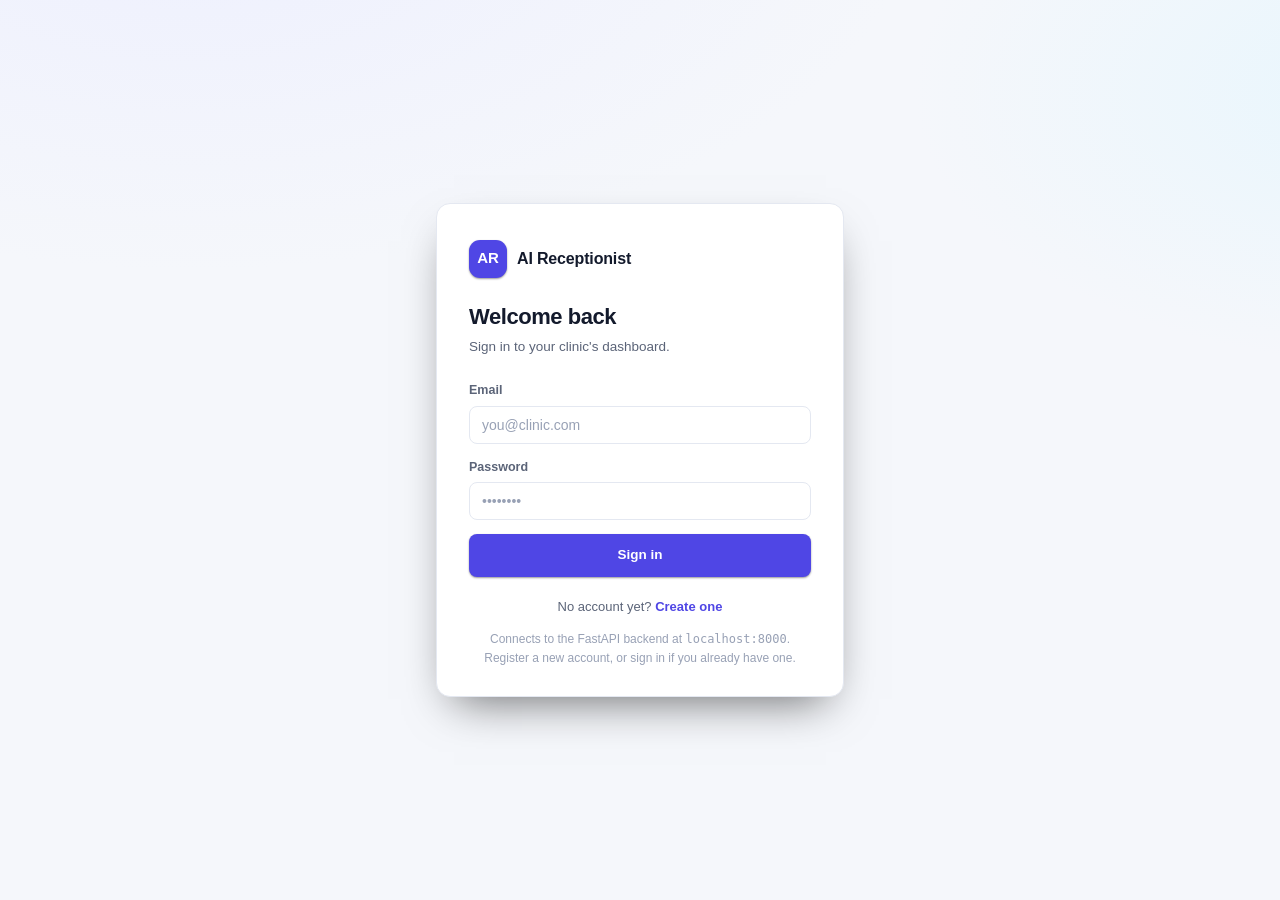
==== frontend/index.html @ b8023d95 "AI Receptionist 2.0" ====
<!DOCTYPE html>
<html lang="en">
<head>
<meta charset="UTF-8" />
<meta name="viewport" content="width=device-width, initial-scale=1.0" />
<!--
  Phase 14: defense-in-depth against XSS. Output is already escaped
  consistently at render time (see escapeHtml() in js/app.js), but this
  blocks any inline event-handler/script that got past that anyway from
  actually executing. A <meta> CSP can't set every directive a real HTTP
  Content-Security-Policy header can (no frame-ancestors, no report-uri) —
  whatever serves this in production should also set the header itself.

  Phase 16: `connect-src` below must list the same backend URL configured
  in js/config.js (API_BASE_URL) — a deployment that points config.js at
  its real backend but forgets to update this line will have every API
  call silently blocked by this CSP. See docs/deployment.md.
-->
<meta http-equiv="Content-Security-Policy" content="default-src 'self'; script-src 'self'; style-src 'self' 'unsafe-inline'; img-src 'self' data:; connect-src 'self' http://localhost:8000 http://127.0.0.1:8000; object-src 'none'; base-uri 'self'; form-action 'self';" />
<title>AI Receptionist — Dashboard</title>
<link rel="stylesheet" href="css/reset.css" />
<link rel="stylesheet" href="css/dashboard.css" />
<link rel="stylesheet" href="css/onboarding.css" />
<link rel="stylesheet" href="css/timezone.css" />
</head>
<body>

<!-- ============================== AUTH SCREEN ============================== -->
<div class="auth-screen" id="auth-screen">
  <div class="auth-card">
    <div class="auth-brand">
      <span class="auth-brand__mark">AR</span>
      <span class="auth-brand__name">AI Receptionist</span>
    </div>

    <div id="login-panel">
      <h1 class="auth-title">Welcome back</h1>
      <p class="auth-subtitle">Sign in to your clinic's dashboard.</p>
      <div class="auth-error" id="login-error" role="alert"></div>
      <form class="auth-form" id="login-form" novalidate>
        <div class="field">
          <label class="field__label" for="login-email">Email</label>
          <input class="input" type="email" id="login-email" autocomplete="username" placeholder="you@clinic.com" required />
        </div>
        <div class="field">
          <label class="field__label" for="login-password">Password</label>
          <input class="input" type="password" id="login-password" autocomplete="current-password" placeholder="••••••••" required />
        </div>
        <button class="btn btn--primary btn--block" type="submit" id="login-submit">
          <span class="spinner"></span><span class="btn__label">Sign in</span>
        </button>
      </form>
      <p class="auth-footer">No account yet? <button type="button" id="show-register">Create one</button></p>
    </div>

    <div id="register-panel" hidden>
      <h1 class="auth-title">Create your workspace</h1>
      <p class="auth-subtitle">Set up a new clinic account.</p>
      <div class="auth-error" id="register-error" role="alert"></div>
      <form class="auth-form" id="register-form" novalidate>
        <div class="field">
          <label class="field__label" for="register-name">Full name</label>
          <input class="input" type="text" id="register-name" autocomplete="name" placeholder="Dr. Amara Okafor" required />
        </div>
        <div class="field">
          <label class="field__label" for="register-email">Email</label>
          <input class="input" type="email" id="register-email" autocomplete="username" placeholder="you@clinic.com" required />
        </div>
        <div class="field">
          <label class="field__label" for="register-password">Password</label>
          <input class="input" type="password" id="register-password" autocomplete="new-password" placeholder="At least 8 characters" minlength="8" required />
        </div>
        <button class="btn btn--primary btn--block" type="submit" id="register-submit">
          <span class="spinner"></span><span class="btn__label">Create account</span>
        </button>
      </form>
      <p class="auth-footer">Already have an account? <button type="button" id="show-login">Sign in</button></p>
    </div>

    <p class="auth-demo-hint">Connects to the FastAPI backend at <code>localhost:8000</code>.<br />Register a new account, or sign in if you already have one.</p>
  </div>
</div>

<!-- ============================== APP SHELL ============================== -->
<div class="app-shell" id="app-shell" hidden>
  <div class="scrim" id="scrim"></div>

  <aside class="sidebar" id="sidebar">
    <div class="sidebar__brand">
      <span class="sidebar__mark">AR</span>
      <span class="sidebar__brand-text">AI Receptionist</span>
    </div>

    <nav class="sidebar__nav" id="sidebar-nav">
      <!-- populated by app.js: NAV_ITEMS -->
    </nav>

    <div class="sidebar__footer">
      <button class="btn btn--ghost btn--sm sidebar__collapse-btn" id="collapse-btn" type="button" aria-label="Collapse sidebar">
        <svg id="collapse-icon" width="16" height="16" viewBox="0 0 24 24" fill="none" stroke="currentColor" stroke-width="2" aria-hidden="true"><path d="M11 19l-7-7 7-7M20 19l-7-7 7-7"/></svg>
        <span class="nav-item__label">Collapse</span>
      </button>
    </div>
  </aside>

  <div class="content">
    <header class="topbar">
      <button class="icon-btn topbar__menu-btn" id="mobile-menu-btn" aria-label="Open menu">
        <svg viewBox="0 0 24 24" fill="none" stroke="currentColor" stroke-width="2"><path d="M3 6h18M3 12h18M3 18h18"/></svg>
      </button>
      <div>
        <div class="topbar__title" id="page-title">Overview</div>
      </div>

      <div class="topbar__search">
        <svg viewBox="0 0 24 24" fill="none" stroke="currentColor" stroke-width="2" aria-hidden="true"><circle cx="11" cy="11" r="7"/><path d="M21 21l-4.3-4.3"/></svg>
        <input type="search" id="global-search" aria-label="Search" placeholder="Search patients, leads, calls…" />
        <kbd aria-hidden="true">/</kbd>
      </div>

      <div class="topbar__actions">
        <!-- branch switcher — populated by app.js updateWorkspaceSwitcher(), only when 2+ branches -->
        <div class="user-menu" id="ws-switcher" hidden></div>

        <button class="icon-btn" id="theme-toggle" aria-label="Toggle theme" title="Toggle dark / light mode">
          <svg id="theme-icon" viewBox="0 0 24 24" fill="none" stroke="currentColor" stroke-width="2"><circle cx="12" cy="12" r="4"/><path d="M12 2v2M12 20v2M4.9 4.9l1.4 1.4M17.7 17.7l1.4 1.4M2 12h2M20 12h2M4.9 19.1l1.4-1.4M17.7 6.3l1.4-1.4"/></svg>
        </button>

        <div class="user-menu" id="notif-menu">
          <button class="icon-btn" id="notif-btn" aria-label="Notifications">
            <svg viewBox="0 0 24 24" fill="none" stroke="currentColor" stroke-width="2"><path d="M18 8a6 6 0 10-12 0c0 7-3 9-3 9h18s-3-2-3-9"/><path d="M13.7 21a2 2 0 01-3.4 0"/></svg>
            <span class="icon-btn__dot" id="notif-dot"></span>
          </button>
          <div class="dropdown" id="notif-dropdown" style="width:320px;">
            <div class="dropdown__header"><strong style="font-size:13px;">Notifications</strong></div>
            <div class="notif-list" id="notif-list"></div>
          </div>
        </div>

        <div class="user-menu" id="user-menu">
          <button class="user-chip" id="user-chip-btn">
            <span class="avatar" id="user-avatar">?</span>
            <span class="user-chip__meta">
              <span class="user-chip__name" id="user-name">—</span>
              <span class="user-chip__role" id="user-role">—</span>
            </span>
          </button>
          <div class="dropdown" id="user-dropdown">
            <div class="dropdown__header">
              <div style="font-size:13px;font-weight:700;" id="user-dropdown-name">—</div>
              <div style="font-size:11.5px;color:var(--text-faint);" id="user-dropdown-email">—</div>
            </div>
            <button class="dropdown__item" data-nav="settings">
              <svg viewBox="0 0 24 24" fill="none" stroke="currentColor" stroke-width="2"><circle cx="12" cy="12" r="3"/><path d="M19.4 15a1.65 1.65 0 00.33 1.82l.06.06a2 2 0 11-2.83 2.83l-.06-.06a1.65 1.65 0 00-1.82-.33 1.65 1.65 0 00-1 1.51V21a2 2 0 01-4 0v-.09A1.65 1.65 0 009 19.4a1.65 1.65 0 00-1.82.33l-.06.06a2 2 0 11-2.83-2.83l.06-.06A1.65 1.65 0 005 15a1.65 1.65 0 00-1.51-1H3.4a2 2 0 010-4h.09A1.65 1.65 0 005 9a1.65 1.65 0 00-.33-1.82l-.06-.06a2 2 0 112.83-2.83l.06.06A1.65 1.65 0 009 5a1.65 1.65 0 001-1.51V3.4a2 2 0 014 0v.09A1.65 1.65 0 0015 5a1.65 1.65 0 001.82-.33l.06-.06a2 2 0 112.83 2.83l-.06.06A1.65 1.65 0 0019.4 9c.3.14.63.22 1.51.22H21a2 2 0 010 4h-.09A1.65 1.65 0 0019.4 15z"/></svg>
              Workspace settings
            </button>
            <div class="dropdown__divider"></div>
            <button class="dropdown__item dropdown__item--danger" id="logout-btn">
              <svg viewBox="0 0 24 24" fill="none" stroke="currentColor" stroke-width="2"><path d="M9 21H5a2 2 0 01-2-2V5a2 2 0 012-2h4"/><path d="M16 17l5-5-5-5"/><path d="M21 12H9"/></svg>
              Sign out
            </button>
          </div>
        </div>
      </div>
    </header>

    <main class="page-root" id="page-root">
      <!-- app.js (PAGE_RENDERERS) toggles .is-active and renders content into these -->
      <section class="page" id="page-overview" data-page="overview"></section>
      <section class="page" id="page-appointments" data-page="appointments"></section>
      <section class="page" id="page-patients" data-page="patients"></section>
      <section class="page" id="page-leads" data-page="leads"></section>
      <section class="page" id="page-ai-receptionist" data-page="ai-receptionist"></section>
      <section class="page" id="page-live-calls" data-page="live-calls"></section>
      <section class="page" id="page-call-history" data-page="call-history"></section>
      <section class="page" id="page-analytics" data-page="analytics"></section>
      <section class="page" id="page-doctors" data-page="doctors"></section>
      <section class="page" id="page-services" data-page="services"></section>
      <section class="page" id="page-branches" data-page="branches"></section>
      <section class="page" id="page-team" data-page="team"></section>
      <section class="page" id="page-settings" data-page="settings"></section>
    </main>
  </div>
</div>

<!-- ============================== GET STARTED (single vs multiple branch) ============================== -->
<!--
  Phase 5: shown by the route guard (enforceGuard -> showGetStartedRoute) to a
  brand-new authenticated user who has no workspaces yet and hasn't chosen a
  setup model. Populated by js/app.js.
-->
<div class="auth-screen" id="getstarted-screen" hidden></div>

<!-- ============================== MANDATORY ONBOARDING ============================== -->
<!--
  Phase 2: full-screen, non-dismissable clinic onboarding wizard. Populated
  by js/setup.js (window.ClinicOnboarding). The route guard in js/app.js
  (enforceGuard) shows this — and hides #app-shell entirely — for any
  authenticated user whose backend `is_onboarded` flag is still false, on
  every route including refresh / direct URL / new tab / session restore.
-->
<div class="onboard-screen" id="onboard-screen" hidden></div>

<!-- ============================== MODAL + TOAST ROOTS ============================== -->
<div class="modal-backdrop" id="modal-backdrop">
  <div class="modal" id="modal" role="dialog" aria-modal="true"></div>
</div>
<div class="toast-root" id="toast-root"></div>

<script src="js/config.js"></script>
<script src="js/mock-data.js"></script>
<script src="js/charts.js"></script>
<script src="js/timezone.js"></script>
<script src="js/api-service.js"></script>
<script src="js/setup.js"></script>
<script src="js/app.js"></script>
</body>
</html>
---- frontend/css/dashboard.css ----
/* ==========================================================================
   AI Receptionist — Premium Healthcare SaaS Dashboard
   Phase 11: HTML5 / CSS3 / vanilla JS only. No frameworks, no build step.
   ========================================================================== */

/* -- Design tokens -------------------------------------------------------- */
:root {
  --font-sans: "Inter", -apple-system, BlinkMacSystemFont, "Segoe UI", Roboto, sans-serif;

  --bg: #f5f7fb;
  --bg-elevated: #ffffff;
  --bg-subtle: #eef1f8;
  --surface: #ffffff;
  --surface-hover: #f8f9fd;
  --border: #e4e8f1;
  --border-strong: #d3d9e6;

  --text: #131a2c;
  --text-muted: #5b6478;
  --text-faint: #98a1b5;

  --brand: #4f46e5;
  --brand-strong: #4338ca;
  --brand-soft: #eef0fe;
  --brand-contrast: #ffffff;

  --chart-1: #6366f1;
  --chart-2: #0ea5e9;
  --chart-3: #10b981;
  --chart-4: #f59e0b;
  --chart-5: #ef4444;
  --chart-6: #94a3b8;

  --success: #10b981;
  --success-soft: #e7faf3;
  --warning: #f59e0b;
  --warning-soft: #fef6e7;
  --danger: #ef4444;
  --danger-soft: #fdecec;
  --info: #0ea5e9;
  --info-soft: #e8f6fd;

  --radius-sm: 8px;
  --radius-md: 12px;
  --radius-lg: 18px;
  --radius-pill: 999px;

  --shadow-sm: 0 1px 2px rgba(20, 24, 40, 0.06);
  --shadow-md: 0 6px 20px -6px rgba(20, 24, 40, 0.14);
  --shadow-lg: 0 20px 45px -18px rgba(20, 24, 40, 0.28);

  --ease: cubic-bezier(0.4, 0, 0.2, 1);
  --sidebar-w: 264px;
  --sidebar-w-collapsed: 76px;
  --topbar-h: 68px;
}

:root[data-theme="dark"] {
  --bg: #0b0e17;
  --bg-elevated: #121826;
  --bg-subtle: #0f1420;
  --surface: #131a2a;
  --surface-hover: #171f32;
  --border: #232c42;
  --border-strong: #2c3752;

  --text: #eef1fa;
  --text-muted: #9aa4bf;
  --text-faint: #656f8c;

  --brand-soft: rgba(99, 102, 241, 0.16);
  --success-soft: rgba(16, 185, 129, 0.14);
  --warning-soft: rgba(245, 158, 11, 0.14);
  --danger-soft: rgba(239, 68, 68, 0.14);
  --info-soft: rgba(14, 165, 233, 0.14);

  --shadow-sm: 0 1px 2px rgba(0, 0, 0, 0.3);
  --shadow-md: 0 10px 30px -10px rgba(0, 0, 0, 0.55);
  --shadow-lg: 0 24px 60px -20px rgba(0, 0, 0, 0.65);
}

@media (prefers-color-scheme: dark) {
  :root:not([data-theme="light"]) {
    --bg: #0b0e17;
    --bg-elevated: #121826;
    --bg-subtle: #0f1420;
    --surface: #131a2a;
    --surface-hover: #171f32;
    --border: #232c42;
    --border-strong: #2c3752;
    --text: #eef1fa;
    --text-muted: #9aa4bf;
    --text-faint: #656f8c;
    --brand-soft: rgba(99, 102, 241, 0.16);
    --success-soft: rgba(16, 185, 129, 0.14);
    --warning-soft: rgba(245, 158, 11, 0.14);
    --danger-soft: rgba(239, 68, 68, 0.14);
    --info-soft: rgba(14, 165, 233, 0.14);
    --shadow-sm: 0 1px 2px rgba(0, 0, 0, 0.3);
    --shadow-md: 0 10px 30px -10px rgba(0, 0, 0, 0.55);
    --shadow-lg: 0 24px 60px -20px rgba(0, 0, 0, 0.65);
  }
}

html { color-scheme: light dark; }
body {
  font-family: var(--font-sans);
  background: var(--bg);
  color: var(--text);
  font-size: 14.5px;
  line-height: 1.5;
}

::selection { background: var(--brand); color: #fff; }

::-webkit-scrollbar { width: 10px; height: 10px; }
::-webkit-scrollbar-track { background: transparent; }
::-webkit-scrollbar-thumb { background: var(--border-strong); border-radius: 999px; border: 2px solid transparent; background-clip: content-box; }

a, button, input, select, textarea { font-family: inherit; }

/* -- Auth screen ----------------------------------------------------------- */
.auth-screen {
  min-height: 100vh;
  display: grid;
  place-items: center;
  background:
    radial-gradient(1200px 600px at 15% -10%, var(--brand-soft), transparent 60%),
    radial-gradient(900px 500px at 110% 10%, var(--info-soft), transparent 55%),
    var(--bg);
  padding: 24px;
}
.auth-card {
  width: 100%;
  max-width: 408px;
  background: var(--surface);
  border: 1px solid var(--border);
  border-radius: var(--radius-lg);
  box-shadow: var(--shadow-lg);
  padding: 36px 32px 28px;
  animation: rise 0.5s var(--ease);
}
.auth-brand { display: flex; align-items: center; gap: 10px; margin-bottom: 22px; }
.auth-brand__mark {
  width: 38px; height: 38px; border-radius: 11px;
  background: var(--brand);
  display: grid; place-items: center; color: #fff; font-weight: 700; font-size: 15px;
  box-shadow: var(--shadow-sm);
}
.auth-brand__name { font-weight: 700; font-size: 16px; letter-spacing: -0.01em; }
.auth-title { font-size: 22px; font-weight: 700; letter-spacing: -0.02em; margin-bottom: 4px; }
.auth-subtitle { color: var(--text-muted); font-size: 13.5px; margin-bottom: 24px; }
.auth-form { display: flex; flex-direction: column; gap: 14px; }
.auth-footer { margin-top: 20px; text-align: center; font-size: 13px; color: var(--text-muted); }
.auth-footer button { color: var(--brand); font-weight: 600; }
.auth-error { display: none; }
.auth-error.is-visible {
  display: flex; gap: 8px; align-items: flex-start;
  background: var(--danger-soft); color: var(--danger);
  border-radius: var(--radius-sm); padding: 10px 12px; font-size: 13px; margin-bottom: 4px;
}
.auth-demo-hint { font-size: 12px; color: var(--text-faint); margin-top: 14px; text-align: center; line-height: 1.6; }

/* -- Form elements ---------------------------------------------------------- */
.field { display: flex; flex-direction: column; gap: 6px; }
.field__label { font-size: 12.5px; font-weight: 600; color: var(--text-muted); }
.field__hint { font-size: 11.5px; color: var(--text-faint); }
.field__error { font-size: 12.5px; color: var(--danger); background: var(--danger-soft); border-radius: var(--radius-sm); padding: 8px 10px; }
.field__error[hidden] { display: none; }
.input, .select, .textarea {
  width: 100%;
  background: var(--bg-subtle);
  border: 1px solid var(--border);
  border-radius: var(--radius-sm);
  padding: 10px 12px;
  font-size: 14px;
  color: var(--text);
  transition: border-color 0.15s var(--ease), box-shadow 0.15s var(--ease), background 0.15s var(--ease);
}
.textarea { resize: vertical; min-height: 90px; }
.input:focus, .select:focus, .textarea:focus {
  outline: none; border-color: var(--brand); background: var(--surface);
  box-shadow: 0 0 0 3px var(--brand-soft);
}
.input::placeholder { color: var(--text-faint); }
.checkbox-row { display: flex; align-items: center; gap: 8px; font-size: 13.5px; color: var(--text-muted); }

/* -- Buttons ---------------------------------------------------------------- */
.btn {
  display: inline-flex; align-items: center; justify-content: center; gap: 8px;
  border-radius: var(--radius-sm);
  padding: 10px 16px;
  font-size: 13.5px; font-weight: 600;
  border: 1px solid transparent;
  cursor: pointer;
  transition: transform 0.12s var(--ease), box-shadow 0.15s var(--ease), background 0.15s var(--ease), border-color 0.15s var(--ease), opacity 0.15s;
  white-space: nowrap;
}
.btn:active { transform: translateY(1px) scale(0.99); }
.btn:disabled { opacity: 0.55; cursor: not-allowed; transform: none; }
.btn--primary { background: var(--brand); color: #fff; box-shadow: var(--shadow-sm); }
.btn--primary:hover:not(:disabled) { background: var(--brand-strong); box-shadow: var(--shadow-md); }
.btn--secondary { background: var(--surface); color: var(--text); border-color: var(--border-strong); }
.btn--secondary:hover:not(:disabled) { background: var(--surface-hover); }
.btn--ghost { background: transparent; color: var(--text-muted); }
.btn--ghost:hover:not(:disabled) { background: var(--bg-subtle); color: var(--text); }
.btn--danger { background: var(--danger-soft); color: var(--danger); }
.btn--danger:hover:not(:disabled) { background: var(--danger); color: #fff; }
.btn--sm { padding: 6px 11px; font-size: 12.5px; }
.btn--block { width: 100%; }
.btn--icon { padding: 8px; border-radius: var(--radius-sm); }
.btn .spinner { display: none; }
.btn.is-loading .spinner { display: inline-block; }
.btn.is-loading .btn__label { opacity: 0.7; }

/* -- App shell ---------------------------------------------------------------- */
.app-shell { display: flex; min-height: 100vh; }

.sidebar {
  width: var(--sidebar-w);
  flex-shrink: 0;
  background: var(--bg-elevated);
  border-right: 1px solid var(--border);
  display: flex; flex-direction: column;
  transition: width 0.22s var(--ease);
  position: sticky; top: 0; height: 100vh; z-index: 40;
}
.app-shell.is-collapsed .sidebar { width: var(--sidebar-w-collapsed); }

.sidebar__brand { display: flex; align-items: center; gap: 10px; padding: 18px 20px; height: var(--topbar-h); border-bottom: 1px solid var(--border); overflow: hidden; }
.sidebar__mark { width: 34px; height: 34px; flex-shrink: 0; border-radius: 10px; background: var(--brand); display: grid; place-items: center; color: #fff; font-weight: 700; font-size: 13px; }
.sidebar__brand-text { font-weight: 700; font-size: 14.5px; letter-spacing: -0.01em; white-space: nowrap; opacity: 1; transition: opacity 0.15s; }
.app-shell.is-collapsed .sidebar__brand-text { opacity: 0; width: 0; }

.sidebar__nav { flex: 1; overflow-y: auto; padding: 14px 12px; display: flex; flex-direction: column; gap: 2px; }
.nav-item {
  display: flex; align-items: center; gap: 12px;
  padding: 10px 12px; border-radius: var(--radius-sm);
  color: var(--text-muted); font-size: 13.5px; font-weight: 500;
  cursor: pointer; position: relative; white-space: nowrap; overflow: hidden;
  transition: background 0.15s var(--ease), color 0.15s var(--ease);
}
.nav-item:hover { background: var(--bg-subtle); color: var(--text); }
.nav-item.is-active { background: var(--brand-soft); color: var(--brand-strong); font-weight: 600; }
.nav-item__icon { width: 19px; height: 19px; flex-shrink: 0; display: grid; place-items: center; }
.nav-item__icon svg { width: 100%; height: 100%; }
.nav-item__label { opacity: 1; transition: opacity 0.15s; }
.app-shell.is-collapsed .nav-item__label { opacity: 0; width: 0; }
.nav-item__badge { margin-left: auto; background: var(--danger); color: #fff; font-size: 10.5px; font-weight: 700; padding: 1px 6px; border-radius: 999px; }
.app-shell.is-collapsed .nav-item__badge { display: none; }

.sidebar__section-label { padding: 14px 12px 6px; font-size: 10.5px; font-weight: 700; letter-spacing: 0.08em; text-transform: uppercase; color: var(--text-faint); }
.app-shell.is-collapsed .sidebar__section-label { opacity: 0; height: 6px; overflow: hidden; padding: 0; }

.sidebar__footer { padding: 12px; border-top: 1px solid var(--border); }
.sidebar__collapse-btn { width: 100%; justify-content: flex-start; }

/* -- Topbar ---------------------------------------------------------------- */
.topbar {
  height: var(--topbar-h); flex-shrink: 0;
  display: flex; align-items: center; gap: 14px;
  padding: 0 22px; border-bottom: 1px solid var(--border);
  background: color-mix(in srgb, var(--bg-elevated) 88%, transparent);
  backdrop-filter: blur(10px);
  position: sticky; top: 0; z-index: 30;
}
.topbar__menu-btn { display: none; }
.topbar__title { font-size: 16.5px; font-weight: 700; letter-spacing: -0.01em; white-space: nowrap; }
.topbar__crumb { color: var(--text-faint); font-weight: 500; font-size: 12.5px; }

.topbar__search { flex: 1; max-width: 420px; margin-left: 12px; position: relative; }
.topbar__search svg { position: absolute; left: 12px; top: 50%; transform: translateY(-50%); width: 15px; height: 15px; color: var(--text-faint); }
.topbar__search input {
  width: 100%; padding: 9px 12px 9px 34px; border-radius: var(--radius-pill);
  border: 1px solid var(--border); background: var(--bg-subtle); font-size: 13px; color: var(--text);
}
.topbar__search input:focus { outline: none; border-color: var(--brand); background: var(--surface); box-shadow: 0 0 0 3px var(--brand-soft); }
.topbar__search kbd { position: absolute; right: 10px; top: 50%; transform: translateY(-50%); font-size: 10.5px; color: var(--text-faint); background: var(--surface); border: 1px solid var(--border); border-radius: 5px; padding: 1px 5px; }

.topbar__actions { margin-left: auto; display: flex; align-items: center; gap: 8px; }
.icon-btn {
  width: 38px; height: 38px; border-radius: var(--radius-sm); display: grid; place-items: center;
  color: var(--text-muted); position: relative; transition: background 0.15s, color 0.15s;
}
.icon-btn:hover { background: var(--bg-subtle); color: var(--text); }
.icon-btn svg { width: 18px; height: 18px; }
.icon-btn__dot { position: absolute; top: 7px; right: 7px; width: 8px; height: 8px; border-radius: 50%; background: var(--danger); border: 2px solid var(--bg-elevated); }

.user-menu { position: relative; }
.user-chip { display: flex; align-items: center; gap: 9px; padding: 6px 10px 6px 6px; border-radius: var(--radius-pill); transition: background 0.15s; }
.user-chip:hover { background: var(--bg-subtle); }
.avatar {
  width: 30px; height: 30px; border-radius: 50%; display: grid; place-items: center;
  font-size: 12px; font-weight: 700; color: #fff; flex-shrink: 0;
  background: var(--brand);
}
.user-chip__meta { text-align: left; line-height: 1.25; }
.user-chip__name { font-size: 12.5px; font-weight: 600; }
.user-chip__role { font-size: 11px; color: var(--text-faint); }

.dropdown {
  position: absolute; top: calc(100% + 10px); right: 0; min-width: 240px;
  background: var(--surface); border: 1px solid var(--border); border-radius: var(--radius-md);
  box-shadow: var(--shadow-lg); padding: 8px; z-index: 60;
  opacity: 0; visibility: hidden; transform: translateY(-6px) scale(0.98);
  transition: opacity 0.15s var(--ease), transform 0.15s var(--ease), visibility 0.15s;
}
.dropdown.is-open { opacity: 1; visibility: visible; transform: translateY(0) scale(1); }
.dropdown__header { padding: 8px 10px; border-bottom: 1px solid var(--border); margin-bottom: 6px; }
.dropdown__item { display: flex; align-items: center; gap: 10px; width: 100%; padding: 9px 10px; border-radius: var(--radius-sm); font-size: 13px; color: var(--text); text-align: left; }
.dropdown__item:hover { background: var(--bg-subtle); }
.dropdown__item svg { width: 16px; height: 16px; color: var(--text-muted); }
.dropdown__item--danger { color: var(--danger); }
.dropdown__divider { height: 1px; background: var(--border); margin: 6px 0; }
.notif-list { max-height: 340px; overflow-y: auto; display: flex; flex-direction: column; gap: 2px; }
.notif-item { padding: 10px; border-radius: var(--radius-sm); font-size: 12.5px; }
.notif-item:hover { background: var(--bg-subtle); }
.notif-item__title { font-weight: 600; margin-bottom: 2px; }
.notif-item__time { color: var(--text-faint); font-size: 11px; }

/* -- Content / page layout ------------------------------------------------- */
.content { flex: 1; min-width: 0; display: flex; flex-direction: column; }
.page-root { padding: 24px 28px 60px; max-width: 1440px; width: 100%; margin: 0 auto; }
.page { display: none; animation: rise 0.35s var(--ease); }
.page.is-active { display: block; }

.page-header { display: flex; align-items: flex-end; justify-content: space-between; gap: 16px; margin-bottom: 22px; flex-wrap: wrap; }
.page-header__title { font-size: 22px; font-weight: 700; letter-spacing: -0.02em; }
.page-header__subtitle { color: var(--text-muted); font-size: 13.5px; margin-top: 3px; }
.page-header__actions { display: flex; gap: 10px; flex-wrap: wrap; }

/* -- Grids / cards ------------------------------------------------------------ */
.grid { display: grid; gap: 18px; }
.grid--kpi { grid-template-columns: repeat(auto-fit, minmax(210px, 1fr)); margin-bottom: 20px; }
.grid--2 { grid-template-columns: 2fr 1fr; }
.grid--3 { grid-template-columns: repeat(3, 1fr); }
.grid--auto { grid-template-columns: repeat(auto-fill, minmax(260px, 1fr)); }

.card {
  background: var(--surface); border: 1px solid var(--border); border-radius: var(--radius-lg);
  padding: 20px; box-shadow: var(--shadow-sm);
  transition: box-shadow 0.2s var(--ease), transform 0.2s var(--ease), border-color 0.2s var(--ease);
}
.card--hover:hover { box-shadow: var(--shadow-md); transform: translateY(-2px); border-color: var(--border-strong); }
.card__head { display: flex; align-items: center; justify-content: space-between; margin-bottom: 14px; gap: 10px; }
.card__title { font-size: 14px; font-weight: 700; letter-spacing: -0.01em; }
.card__subtitle { font-size: 12px; color: var(--text-faint); margin-top: 2px; }

.kpi-card { position: relative; overflow: hidden; }
.kpi-card__icon { width: 38px; height: 38px; border-radius: 10px; display: grid; place-items: center; margin-bottom: 14px; }
.kpi-card__icon svg { width: 19px; height: 19px; }
.kpi-card__value { font-size: 26px; font-weight: 800; letter-spacing: -0.02em; }
.kpi-card__label { font-size: 12.5px; color: var(--text-muted); margin-top: 2px; }
.kpi-card__delta { display: inline-flex; align-items: center; gap: 3px; font-size: 12px; font-weight: 700; margin-top: 10px; padding: 2px 7px; border-radius: 999px; }
.kpi-card__delta--up { color: var(--success); background: var(--success-soft); }
.kpi-card__delta--down { color: var(--danger); background: var(--danger-soft); }
.kpi-card__spark { position: absolute; bottom: 0; right: 0; width: 100px; height: 40px; opacity: 0.85; }

.tone-brand { background: var(--brand-soft); color: var(--brand); }
.tone-success { background: var(--success-soft); color: var(--success); }
.tone-warning { background: var(--warning-soft); color: var(--warning); }
.tone-danger { background: var(--danger-soft); color: var(--danger); }
.tone-info { background: var(--info-soft); color: var(--info); }

/* -- Badges / pills -------------------------------------------------------- */
.badge { display: inline-flex; align-items: center; gap: 5px; font-size: 11.5px; font-weight: 700; padding: 3px 9px; border-radius: 999px; white-space: nowrap; }
.badge::before { content: ""; width: 6px; height: 6px; border-radius: 50%; background: currentColor; }
.badge--dot-off::before { display: none; }

/* -- Tables ------------------------------------------------------------------ */
.table-card { background: var(--surface); border: 1px solid var(--border); border-radius: var(--radius-lg); box-shadow: var(--shadow-sm); overflow: hidden; }
.table-toolbar { display: flex; align-items: center; gap: 10px; padding: 16px 18px; border-bottom: 1px solid var(--border); flex-wrap: wrap; }
.table-toolbar__search { position: relative; flex: 1; min-width: 200px; max-width: 320px; }
.table-toolbar__search svg { position: absolute; left: 11px; top: 50%; transform: translateY(-50%); width: 14px; height: 14px; color: var(--text-faint); }
.table-toolbar__search input { width: 100%; padding: 8px 10px 8px 32px; border-radius: var(--radius-sm); border: 1px solid var(--border); background: var(--bg-subtle); font-size: 13px; }
.table-toolbar__filters { display: flex; gap: 8px; flex-wrap: wrap; }
.table-toolbar__filters select { padding: 8px 10px; font-size: 12.5px; border-radius: var(--radius-sm); border: 1px solid var(--border); background: var(--bg-subtle); color: var(--text); }
.table-toolbar__spacer { flex: 1; }
.table-toolbar__count { font-size: 12px; color: var(--text-faint); white-space: nowrap; }

.table-scroll { overflow-x: auto; }
table.data-table { width: 100%; border-collapse: collapse; min-width: 640px; }
.data-table thead th {
  text-align: left; font-size: 11px; font-weight: 700; letter-spacing: 0.04em; text-transform: uppercase;
  color: var(--text-faint); padding: 11px 18px; border-bottom: 1px solid var(--border); white-space: nowrap;
  cursor: pointer; user-select: none;
}
.data-table thead th:hover { color: var(--text-muted); }
.data-table thead th.is-sorted { color: var(--brand); }
.data-table tbody tr { border-bottom: 1px solid var(--border); transition: background 0.12s; }
.data-table tbody tr:last-child { border-bottom: none; }
.data-table tbody tr:hover { background: var(--surface-hover); }
.data-table td { padding: 13px 18px; font-size: 13px; vertical-align: middle; }
.data-table td.num { text-align: right; font-variant-numeric: tabular-nums; }
.cell-primary { font-weight: 600; }
.cell-muted { color: var(--text-muted); }
.cell-row-flex { display: flex; align-items: center; gap: 10px; }
.row-actions { display: flex; gap: 4px; justify-content: flex-end; opacity: 0; transition: opacity 0.12s; }
.data-table tbody tr:hover .row-actions { opacity: 1; }

.table-footer { display: flex; align-items: center; justify-content: space-between; padding: 12px 18px; border-top: 1px solid var(--border); font-size: 12.5px; color: var(--text-muted); }
.pagination { display: flex; gap: 4px; }
.pagination button { width: 28px; height: 28px; border-radius: 7px; font-size: 12px; color: var(--text-muted); }
.pagination button:hover { background: var(--bg-subtle); }
.pagination button.is-active { background: var(--brand); color: #fff; font-weight: 700; }

/* -- Loading / empty / error states ------------------------------------------ */
.state-block { display: flex; flex-direction: column; align-items: center; justify-content: center; text-align: center; padding: 56px 24px; gap: 10px; }
.state-block__icon { width: 52px; height: 52px; border-radius: 16px; display: grid; place-items: center; margin-bottom: 6px; }
.state-block__icon svg { width: 24px; height: 24px; }
.state-block__title { font-size: 14.5px; font-weight: 700; }
.state-block__text { font-size: 13px; color: var(--text-muted); max-width: 360px; }
.state-block__actions { margin-top: 6px; display: flex; gap: 8px; }

.skeleton { background: linear-gradient(100deg, var(--bg-subtle) 30%, var(--border) 50%, var(--bg-subtle) 70%); background-size: 250% 100%; animation: shimmer 1.4s ease-in-out infinite; border-radius: 8px; }
.skeleton-row { display: flex; gap: 14px; padding: 13px 18px; align-items: center; }
.skeleton-line { height: 12px; border-radius: 6px; }
.skeleton-block { padding: 18px; }

/* -- Modals ------------------------------------------------------------------ */
.modal-backdrop {
  position: fixed; inset: 0; background: rgba(10, 13, 22, 0.55); backdrop-filter: blur(3px);
  display: flex; align-items: center; justify-content: center; padding: 20px; z-index: 100;
  opacity: 0; visibility: hidden; transition: opacity 0.2s var(--ease), visibility 0.2s;
}
.modal-backdrop.is-open { opacity: 1; visibility: visible; }
.modal {
  width: 100%; max-width: 520px; max-height: 88vh; overflow-y: auto;
  background: var(--surface); border: 1px solid var(--border); border-radius: var(--radius-lg);
  box-shadow: var(--shadow-lg); transform: translateY(14px) scale(0.98); transition: transform 0.22s var(--ease);
}
.modal-backdrop.is-open .modal { transform: translateY(0) scale(1); }
.modal--wide { max-width: 720px; }
.modal__header { display: flex; align-items: center; justify-content: space-between; padding: 18px 22px; border-bottom: 1px solid var(--border); position: sticky; top: 0; background: var(--surface); z-index: 1; }
.modal__title { font-size: 15.5px; font-weight: 700; }
.modal__body { padding: 22px; display: flex; flex-direction: column; gap: 16px; }
.modal__footer { display: flex; justify-content: flex-end; gap: 10px; padding: 16px 22px; border-top: 1px solid var(--border); }
.modal__close { color: var(--text-faint); }
.modal__close:hover { color: var(--text); }
.form-grid { display: grid; grid-template-columns: 1fr 1fr; gap: 14px; }

/* -- Toasts ------------------------------------------------------------------- */
.toast-root { position: fixed; bottom: 22px; right: 22px; display: flex; flex-direction: column; gap: 10px; z-index: 200; width: 340px; max-width: calc(100vw - 32px); }
.toast {
  display: flex; gap: 11px; align-items: flex-start; background: var(--surface); border: 1px solid var(--border);
  border-radius: var(--radius-md); box-shadow: var(--shadow-lg); padding: 13px 14px;
  animation: toast-in 0.28s var(--ease);
  border-left: 3px solid var(--brand);
}
.toast--success { border-left-color: var(--success); }
.toast--error { border-left-color: var(--danger); }
.toast--warning { border-left-color: var(--warning); }
.toast.is-leaving { animation: toast-out 0.22s var(--ease) forwards; }
.toast__icon { width: 20px; height: 20px; flex-shrink: 0; margin-top: 1px; }
.toast__title { font-size: 13px; font-weight: 700; }
.toast__text { font-size: 12.5px; color: var(--text-muted); margin-top: 2px; }
.toast__close { margin-left: auto; color: var(--text-faint); flex-shrink: 0; }

/* -- Misc components -------------------------------------------------------- */
.section-title { font-size: 14.5px; font-weight: 700; margin: 28px 0 14px; letter-spacing: -0.01em; }
.divider { height: 1px; background: var(--border); margin: 18px 0; }

.chip-toggle { display: inline-flex; background: var(--bg-subtle); border: 1px solid var(--border); border-radius: var(--radius-pill); padding: 3px; }
.chip-toggle button { padding: 6px 13px; font-size: 12.5px; font-weight: 600; border-radius: var(--radius-pill); color: var(--text-muted); }
.chip-toggle button.is-active { background: var(--surface); color: var(--text); box-shadow: var(--shadow-sm); }

.switch { position: relative; display: inline-block; width: 38px; height: 22px; flex-shrink: 0; }
.switch input { opacity: 0; width: 0; height: 0; }
.switch__track { position: absolute; inset: 0; background: var(--border-strong); border-radius: 999px; transition: background 0.18s var(--ease); cursor: pointer; }
.switch__track::before { content: ""; position: absolute; width: 16px; height: 16px; left: 3px; top: 3px; background: #fff; border-radius: 50%; transition: transform 0.18s var(--ease); box-shadow: var(--shadow-sm); }
.switch input:checked + .switch__track { background: var(--brand); }
.switch input:checked + .switch__track::before { transform: translateX(16px); }

.progress { height: 8px; border-radius: 999px; background: var(--bg-subtle); overflow: hidden; }
.progress__bar { height: 100%; border-radius: 999px; background: var(--brand); transition: width 0.4s var(--ease); }

.chart-svg { width: 100%; height: 100%; display: block; overflow: visible; }
.chart-grid { stroke: var(--border); stroke-width: 1; }
.chart-axis-label { fill: var(--text-faint); font-size: 10px; }
.chart-dot { fill: var(--surface); stroke: var(--chart-1); stroke-width: 2; transition: r 0.15s; }
.chart-dot:hover { r: 5.5; }
.chart-bar { transition: opacity 0.15s; cursor: pointer; }
.chart-bar:hover { opacity: 0.8; }
.chart-donut-seg { transition: opacity 0.15s; cursor: pointer; }
.chart-donut-seg:hover { opacity: 0.82; }
.chart-donut-total { font-size: 22px; font-weight: 800; fill: var(--text); }
.chart-donut-caption { font-size: 10px; fill: var(--text-faint); }
.sparkline { width: 100%; height: 100%; }
.chart-legend { display: flex; flex-wrap: wrap; gap: 10px 16px; margin-top: 14px; }
.chart-legend__item { display: flex; align-items: center; gap: 6px; font-size: 12px; color: var(--text-muted); }
.chart-legend__dot { width: 9px; height: 9px; border-radius: 3px; flex-shrink: 0; }

.heatmap { display: grid; grid-template-columns: 44px repeat(6, 1fr); gap: 5px; }
.heatmap__label { font-size: 11px; color: var(--text-faint); display: flex; align-items: center; }
.heatmap__cell { aspect-ratio: 1.4; border-radius: 6px; position: relative; cursor: pointer; }
.heatmap__cell:hover::after {
  content: attr(data-tip); position: absolute; bottom: 110%; left: 50%; transform: translateX(-50%);
  background: var(--text); color: var(--bg); font-size: 10.5px; padding: 4px 7px; border-radius: 6px; white-space: nowrap; z-index: 5;
}

.timeline { display: flex; flex-direction: column; }
.timeline-item { display: flex; gap: 12px; padding: 11px 0; border-bottom: 1px solid var(--border); }
.timeline-item:last-child { border-bottom: none; }
.timeline-item__icon { width: 32px; height: 32px; border-radius: 9px; display: grid; place-items: center; flex-shrink: 0; }
.timeline-item__icon svg { width: 15px; height: 15px; }
.timeline-item__text { font-size: 13px; }
.timeline-item__time { font-size: 11.5px; color: var(--text-faint); margin-top: 2px; }

.avatar-stack { display: flex; }
.avatar-stack .avatar { width: 26px; height: 26px; font-size: 10.5px; margin-left: -8px; border: 2px solid var(--surface); }
.avatar-stack .avatar:first-child { margin-left: 0; }

.live-pulse { width: 8px; height: 8px; border-radius: 50%; background: var(--danger); position: relative; }
.live-pulse::after { content: ""; position: absolute; inset: -4px; border-radius: 50%; background: var(--danger); opacity: 0.5; animation: pulse 1.6s ease-out infinite; }

.transcript { display: flex; flex-direction: column; gap: 10px; }
.transcript-bubble { max-width: 82%; padding: 9px 13px; border-radius: 14px; font-size: 13px; line-height: 1.45; }
.transcript-bubble--caller { align-self: flex-start; background: var(--bg-subtle); border-bottom-left-radius: 4px; }
.transcript-bubble--assistant { align-self: flex-end; background: var(--brand-soft); color: var(--text); border-bottom-right-radius: 4px; }

.integration-card { display: flex; flex-direction: column; gap: 12px; }
.integration-card__top { display: flex; align-items: center; gap: 12px; }
.integration-card__icon { width: 42px; height: 42px; border-radius: 11px; display: grid; place-items: center; background: var(--bg-subtle); flex-shrink: 0; }
.integration-card__icon svg { width: 20px; height: 20px; color: var(--text-muted); }
.integration-card__meta { min-width: 0; }
.integration-card__name { font-weight: 700; font-size: 13.5px; }
.integration-card__category { font-size: 11.5px; color: var(--text-faint); }
.integration-card__detail { font-size: 12px; color: var(--text-muted); }

.settings-row { display: flex; align-items: center; justify-content: space-between; gap: 16px; padding: 14px 0; border-bottom: 1px solid var(--border); }
.settings-row:last-child { border-bottom: none; }
.settings-row__label { font-size: 13.5px; font-weight: 600; }
.settings-row__hint { font-size: 12px; color: var(--text-muted); margin-top: 2px; }

.demo-note { display: flex; gap: 8px; align-items: flex-start; background: var(--info-soft); color: var(--info); border-radius: var(--radius-sm); padding: 10px 12px; font-size: 12.5px; margin-bottom: 18px; }
.demo-note svg { width: 15px; height: 15px; flex-shrink: 0; margin-top: 1px; }

.tabs { display: flex; gap: 4px; border-bottom: 1px solid var(--border); margin-bottom: 18px; }
.tabs button { padding: 10px 4px; margin-right: 18px; font-size: 13px; font-weight: 600; color: var(--text-muted); border-bottom: 2px solid transparent; }
.tabs button.is-active { color: var(--brand); border-bottom-color: var(--brand); }

/* -- Animations -------------------------------------------------------------- */
@keyframes rise { from { opacity: 0; transform: translateY(8px); } to { opacity: 1; transform: translateY(0); } }
@keyframes shimmer { 0% { background-position: 200% 0; } 100% { background-position: -200% 0; } }
@keyframes toast-in { from { opacity: 0; transform: translateX(24px); } to { opacity: 1; transform: translateX(0); } }
@keyframes toast-out { to { opacity: 0; transform: translateX(24px) scale(0.95); } }
@keyframes pulse { 0% { transform: scale(1); opacity: 0.6; } 100% { transform: scale(2.4); opacity: 0; } }
@keyframes spin { to { transform: rotate(360deg); } }
.spinner { width: 14px; height: 14px; border-radius: 50%; border: 2px solid rgba(255,255,255,0.4); border-top-color: #fff; animation: spin 0.7s linear infinite; }
.spinner--dark { border-color: var(--border-strong); border-top-color: var(--brand); }

/* -- Responsive ---------------------------------------------------------------- */
@media (max-width: 1080px) {
  .grid--2 { grid-template-columns: 1fr; }
  .grid--3 { grid-template-columns: repeat(2, 1fr); }
}
@media (max-width: 860px) {
  .sidebar { position: fixed; left: 0; top: 0; transform: translateX(-100%); box-shadow: var(--shadow-lg); }
  .app-shell.is-mobile-open .sidebar { transform: translateX(0); }
  .app-shell .sidebar { width: var(--sidebar-w) !important; }
  .app-shell.is-mobile-open .nav-item__label, .app-shell.is-mobile-open .sidebar__brand-text { opacity: 1; width: auto; }
  .topbar__menu-btn { display: grid; }
  .sidebar__collapse-btn { display: none; }
  .topbar__search { display: none; }
  .grid--kpi { grid-template-columns: repeat(2, 1fr); }
  .grid--3 { grid-template-columns: 1fr; }
  .page-root { padding: 18px 16px 48px; }
  .form-grid { grid-template-columns: 1fr; }
}
@media (max-width: 520px) {
  .grid--kpi { grid-template-columns: 1fr; }
  .modal { max-width: 100%; }
}

.scrim { position: fixed; inset: 0; background: rgba(10,13,22,0.45); z-index: 39; opacity: 0; visibility: hidden; transition: opacity 0.2s, visibility 0.2s; }
.app-shell.is-mobile-open .scrim { opacity: 1; visibility: visible; }
/* Belt-and-braces: the drawer/scrim are a mobile-only concept. Even if the
   is-mobile-open class is left on when the viewport grows (JS also clears
   it on the breakpoint change), the overlay must never cover the desktop
   layout. */
@media (min-width: 861px) {
  .app-shell.is-mobile-open .scrim { opacity: 0; visibility: hidden; }
  .app-shell.is-mobile-open .sidebar { transform: none; }
}
/* Lock background scroll while the mobile drawer is open. */
body.is-drawer-open { overflow: hidden; }

.pat-row, .ch-row { cursor: pointer; }

[hidden] { display: none !important; }

/* ==========================================================================
   PHASE 4 — premium B2B refinements. Calmer surfaces, tighter hierarchy,
   grouped navigation, and components for the redesigned pages (Doctors,
   Services, redesigned Settings, AI Agent status). Additive / overrides
   only — no earlier rule is deleted.
   ========================================================================== */

:root {
  --shadow-sm: 0 1px 2px rgba(20, 24, 40, 0.05), 0 1px 3px rgba(20, 24, 40, 0.04);
  --shadow-md: 0 4px 14px -4px rgba(20, 24, 40, 0.12);
  --shadow-lg: 0 18px 40px -16px rgba(20, 24, 40, 0.22);
  --radius-lg: 14px;
}
:root[data-theme="dark"],
:root:not([data-theme="light"]) {
  --shadow-sm: 0 1px 2px rgba(0,0,0,0.4);
  --shadow-md: 0 6px 20px -8px rgba(0,0,0,0.5);
  --shadow-lg: 0 20px 44px -18px rgba(0,0,0,0.6);
}

/* Restrained motion — professional, not flashy */
.page { animation: fade 0.22s var(--ease); }
@keyframes fade { from { opacity: 0; } to { opacity: 1; } }
.card--hover:hover { box-shadow: var(--shadow-md); transform: none; border-color: var(--border-strong); }
@media (prefers-reduced-motion: reduce) {
  *, *::before, *::after { animation-duration: 0.01ms !important; transition-duration: 0.01ms !important; }
}

.page-root { padding: 26px 30px 72px; max-width: 1320px; }
.page-header { margin-bottom: 24px; }
.page-header__title { font-size: 21px; letter-spacing: -0.02em; }
.section-title { font-size: 13px; text-transform: uppercase; letter-spacing: 0.07em; color: var(--text-faint); margin: 30px 0 12px; }

/* Inputs on white surfaces read cleaner than the tinted fill */
.input, .select, .textarea { background: var(--surface); }
.input:focus, .select:focus, .textarea:focus { background: var(--surface); }

/* -- Grouped sidebar navigation --------------------------------------------- */
.sidebar__nav { padding: 12px 12px 20px; gap: 1px; }
.nav-group { margin-top: 14px; }
.nav-group:first-child { margin-top: 2px; }
.nav-group__label {
  padding: 8px 12px 6px; font-size: 10px; font-weight: 700;
  letter-spacing: 0.09em; text-transform: uppercase; color: var(--text-faint);
}
.app-shell.is-collapsed .nav-group__label { visibility: hidden; height: 10px; padding: 0; }
.nav-item { font-weight: 500; padding: 9px 12px; }
.nav-item.is-active { background: var(--brand-soft); color: var(--brand); font-weight: 600; }
.nav-item.is-active::before {
  content: ""; position: absolute; left: -12px; top: 8px; bottom: 8px;
  width: 3px; border-radius: 0 3px 3px 0; background: var(--brand);
}

/* -- KPI / stat tiles ----------------------------------------------------- */
.grid--kpi { gap: 14px; }
.kpi-card { padding: 18px; border-radius: var(--radius-md); }
.kpi-card__icon { width: 34px; height: 34px; border-radius: 9px; margin-bottom: 12px; }
.kpi-card__value { font-size: 24px; font-weight: 750; }
.kpi-card__label { font-size: 12px; }

/* -- Entity cards (doctors / services) ---------------------------------------- */
.entity-grid { display: grid; grid-template-columns: repeat(auto-fill, minmax(280px, 1fr)); gap: 14px; }
.entity-card {
  background: var(--surface); border: 1px solid var(--border); border-radius: var(--radius-md);
  padding: 16px; box-shadow: var(--shadow-sm); display: flex; flex-direction: column; gap: 10px;
}
.entity-card__head { display: flex; align-items: flex-start; gap: 12px; }
.entity-card__avatar {
  width: 40px; height: 40px; border-radius: 10px; flex-shrink: 0;
  display: grid; place-items: center; font-weight: 700; font-size: 13px;
  background: var(--brand-soft); color: var(--brand);
}
.entity-card__avatar svg { width: 18px; height: 18px; }
.entity-card__name { font-weight: 700; font-size: 14px; }
.entity-card__sub { font-size: 12px; color: var(--text-muted); margin-top: 1px; }
.entity-card__meta { display: flex; flex-wrap: wrap; gap: 6px 14px; font-size: 12.5px; color: var(--text-muted); }
.entity-card__meta strong { color: var(--text); font-weight: 600; }
.entity-card__actions { display: flex; gap: 6px; margin-top: auto; padding-top: 4px; }

/* -- Status pill --------------------------------------------------------- */
.status-pill {
  display: inline-flex; align-items: center; gap: 7px;
  padding: 5px 12px; border-radius: var(--radius-pill);
  font-size: 12px; font-weight: 600;
  background: var(--surface); border: 1px solid var(--border); color: var(--text-muted);
}
.status-pill__dot { width: 8px; height: 8px; border-radius: 50%; background: var(--text-faint); }
.status-pill--ok { color: var(--success); border-color: color-mix(in srgb, var(--success) 30%, var(--border)); }
.status-pill--ok .status-pill__dot { background: var(--success); }
.status-pill--warn { color: var(--warning); border-color: color-mix(in srgb, var(--warning) 30%, var(--border)); }
.status-pill--warn .status-pill__dot { background: var(--warning); }

/* -- Definition list (read-only summaries) --------------------------------- */
.def-list { display: grid; grid-template-columns: 180px 1fr; gap: 10px 18px; font-size: 13px; }
.def-list dt { color: var(--text-muted); }
.def-list dd { color: var(--text); word-break: break-word; }
.def-list dd.is-empty { color: var(--text-faint); font-style: italic; }
@media (max-width: 560px) { .def-list { grid-template-columns: 1fr; gap: 3px; } .def-list dd { margin-bottom: 8px; } }

/* -- Settings layout ---------------------------------------------------- */
.settings-shell { display: grid; grid-template-columns: 208px 1fr; gap: 26px; align-items: start; }
.settings-nav { display: flex; flex-direction: column; gap: 2px; position: sticky; top: calc(var(--topbar-h) + 20px); }
.settings-nav button {
  text-align: left; padding: 9px 12px; border-radius: var(--radius-sm);
  font-size: 13px; font-weight: 500; color: var(--text-muted);
}
.settings-nav button:hover { background: var(--bg-subtle); color: var(--text); }
.settings-nav button.is-active { background: var(--brand-soft); color: var(--brand); font-weight: 600; }
.settings-panel { max-width: 640px; }
.settings-panel .card + .card { margin-top: 16px; }
.settings-card__title { font-size: 15px; font-weight: 700; }
.settings-card__desc { font-size: 12.5px; color: var(--text-muted); margin: 3px 0 16px; }
.settings-actions { margin-top: 18px; display: flex; gap: 10px; align-items: center; }
.settings-actions__saved { font-size: 12px; color: var(--success); }
@media (max-width: 820px) {
  .settings-shell { grid-template-columns: 1fr; gap: 14px; }
  .settings-nav { position: static; flex-direction: row; flex-wrap: wrap; }
}

/* -- Repeatable rows inside settings/pages ------------------------------- */
.repeat-row {
  border: 1px solid var(--border); border-radius: var(--radius-md);
  padding: 14px; margin-bottom: 12px; background: var(--surface);
}
.repeat-row__head { display: flex; align-items: center; justify-content: space-between; margin-bottom: 10px; }
.repeat-row__title { font-size: 12px; font-weight: 700; color: var(--text-muted); text-transform: uppercase; letter-spacing: 0.05em; }
.inline-row { display: flex; gap: 10px; align-items: flex-end; margin-bottom: 10px; }
.inline-row > .field { flex: 1; }

/* -- Overview: today list ---------------------------------------------- */
.mini-list { display: flex; flex-direction: column; }
.mini-list__row { display: flex; align-items: center; gap: 12px; padding: 11px 0; border-bottom: 1px solid var(--border); }
.mini-list__row:last-child { border-bottom: none; }
.mini-list__time { font-size: 12.5px; font-weight: 700; font-variant-numeric: tabular-nums; color: var(--text); min-width: 62px; }
.mini-list__main { font-size: 13px; min-width: 0; }
.mini-list__sub { font-size: 11.5px; color: var(--text-faint); }

/* -- Responsive tweaks ------------------------------------------------- */
@media (max-width: 860px) {
  .page-root { padding: 18px 14px 56px; }
  .entity-grid { grid-template-columns: 1fr; }
  .page-header__actions { width: 100%; }
  .tz-chip { white-space: normal; }
}

/* -- Phase 5: production polish + accessibility ------------------------- */

/* nav-item is now a <button> — normalise it */
.sidebar__nav .nav-item {
  width: 100%; text-align: left; color: var(--text-muted);
  font: inherit; background: transparent;
}
.sidebar__nav .nav-item.is-active { color: var(--brand); }

/* Visible keyboard focus everywhere (mouse users unaffected).
   Modern browsers already follow the element's border-radius for the
   outline, so no radius is set here. */
:focus-visible {
  outline: 2px solid var(--brand);
  outline-offset: 2px;
}
.input:focus-visible, .select:focus-visible, .textarea:focus-visible,
.tz-picker__button:focus-visible { outline: none; } /* these already show a ring via box-shadow */
.nav-item:focus-visible { outline-offset: -2px; }

/* generic split-row card (AI Agent status, etc.) */
.card--row {
  display: flex; align-items: center; justify-content: space-between;
  gap: 14px; flex-wrap: wrap;
}

/* inline "Saved" confirmation next to a save button */
.settings-actions__saved {
  display: inline-flex; align-items: center; gap: 5px;
  font-size: 12.5px; color: var(--success); font-weight: 600;
  opacity: 0; transition: opacity 0.2s var(--ease);
}
.settings-actions__saved.is-visible { opacity: 1; }
.settings-actions__saved:not(.is-visible) { width: 0; overflow: hidden; }
.settings-actions__saved svg { width: 14px; height: 14px; }

/* required-field marker */
.req { color: var(--danger); margin-left: 2px; }

/* keep the (white) spinner visible while a danger button is working */
.btn--danger.is-loading { background: var(--danger); color: #fff; }

/* tables: let the toolbar breathe on mobile */
@media (max-width: 560px) {
  .table-toolbar { gap: 8px; padding: 12px 14px; }
  .table-toolbar__search { max-width: none; }
  .modal__body { padding: 18px; gap: 14px; }
  .modal__header, .modal__footer { padding: 14px 18px; }
  .modal__footer { flex-direction: column-reverse; }
  .modal__footer .btn { width: 100%; }
}

/* onboarding: show the active step name on small screens */
@media (max-width: 860px) {
  .onboard-topbar__meta { flex-wrap: wrap; justify-content: flex-end; }
}

/* ==========================================================================
   PHASE 5 — single vs multiple branch: get-started screen, Branch
   Management cards, topbar branch switcher.
   ========================================================================== */

.getstarted-card { max-width: 620px; }
.choice-grid {
  display: grid; grid-template-columns: 1fr 1fr; gap: 14px;
  margin: 8px 0 6px;
}
.choice-card {
  display: flex; flex-direction: column; align-items: flex-start; gap: 6px;
  text-align: left;
  padding: 20px 18px;
  border: 1px solid var(--border-strong);
  border-radius: var(--radius-md);
  background: var(--surface);
  transition: border-color 0.15s var(--ease), box-shadow 0.15s var(--ease), transform 0.12s var(--ease);
}
.choice-card:hover:not(:disabled) { border-color: var(--brand); box-shadow: var(--shadow-md); }
.choice-card:active:not(:disabled) { transform: translateY(1px); }
.choice-card:disabled { opacity: 0.5; cursor: not-allowed; }
.choice-card.is-loading { pointer-events: none; }
.choice-card.is-loading .choice-card__title::after {
  content: ""; display: inline-block; width: 12px; height: 12px; margin-left: 8px;
  border-radius: 50%; border: 2px solid var(--border-strong); border-top-color: var(--brand);
  animation: spin 0.7s linear infinite; vertical-align: -2px;
}
.choice-card__icon {
  width: 38px; height: 38px; border-radius: 10px; display: grid; place-items: center;
  background: var(--brand-soft); color: var(--brand); margin-bottom: 4px;
}
.choice-card__icon svg { width: 20px; height: 20px; }
.choice-card__title { font-size: 15px; font-weight: 700; }
.choice-card__desc { font-size: 12.5px; color: var(--text-muted); }
@media (max-width: 520px) { .choice-grid { grid-template-columns: 1fr; } }

/* Branch Management cards */
.entity-card--current { border-color: var(--brand); box-shadow: 0 0 0 1px var(--brand-soft); }

/* Topbar branch switcher */
.ws-chip {
  display: inline-flex; align-items: center; gap: 7px;
  max-width: 220px;
  padding: 7px 10px;
  border: 1px solid var(--border); border-radius: var(--radius-pill);
  font-size: 12.5px; font-weight: 600; color: var(--text);
  background: var(--surface);
  transition: background 0.15s, border-color 0.15s;
}
.ws-chip:hover { background: var(--surface-hover); border-color: var(--border-strong); }
.ws-chip__icon { display: inline-grid; place-items: center; color: var(--text-muted); }
.ws-chip__icon svg { width: 14px; height: 14px; }
.ws-chip__name { overflow: hidden; text-overflow: ellipsis; white-space: nowrap; }
.ws-chip__check svg { width: 15px; height: 15px; color: var(--brand); }
#ws-switcher .dropdown { min-width: 240px; left: 0; right: auto; }
@media (max-width: 640px) { .ws-chip { max-width: 150px; } }
@media (max-width: 480px) { .ws-chip__name { display: none; } }

/* Branch Management — summary strip + richer branch cards */
.badge.tone-muted { background: var(--bg-subtle); color: var(--text-muted); }

.branch-summary {
  display: flex; gap: 10px; flex-wrap: wrap; margin-bottom: 16px;
}
.branch-summary__stat {
  flex: 1 1 120px; min-width: 110px;
  display: flex; flex-direction: column; gap: 2px;
  padding: 12px 14px;
  border: 1px solid var(--border); border-radius: var(--radius-md, 10px);
  background: var(--surface);
}
.branch-summary__num { font-size: 20px; font-weight: 800; line-height: 1; }
.branch-summary__num.tone-success { background: none; color: var(--success); }
.branch-summary__num.tone-warning { background: none; color: var(--warning); }
.branch-summary__label { font-size: 11.5px; color: var(--text-muted); font-weight: 600; }

.branch-card__status {
  display: flex; align-items: center; gap: 8px; flex-wrap: wrap;
}
.branch-card__hint { font-size: 12px; color: var(--text-muted); }
.branch-card__meta {
  display: grid; grid-template-columns: 1fr 1fr; gap: 8px 14px;
  margin: 2px 0; font-size: 12.5px;
}
.branch-card__meta div { display: flex; flex-direction: column; gap: 1px; min-width: 0; }
.branch-card__meta dt { color: var(--text-faint); font-size: 11px; font-weight: 600; text-transform: uppercase; letter-spacing: 0.03em; }
.branch-card__meta dd { margin: 0; color: var(--text); overflow: hidden; text-overflow: ellipsis; white-space: nowrap; }
.branch-card .entity-card__actions { flex-wrap: wrap; }
@media (max-width: 480px) { .branch-card__meta { grid-template-columns: 1fr; } }
---- frontend/css/onboarding.css ----
/* ==========================================================================
   AI Receptionist — Multi-step onboarding wizard (Phase 2)
   Vanilla CSS, no build step. Reuses the design tokens declared in
   css/dashboard.css (--brand, --surface, --border, --text*, --radius-*,
   --shadow-*, …) so light/dark theming already works with no extra rules.
   ========================================================================== */

.onboard-screen {
  position: fixed;
  inset: 0;
  z-index: 60;
  display: flex;
  flex-direction: column;
  background:
    radial-gradient(1200px 600px at 12% -10%, var(--brand-soft), transparent 60%),
    radial-gradient(900px 500px at 112% 8%, var(--info-soft), transparent 55%),
    var(--bg);
  overflow: hidden;
}
.onboard-screen[hidden] { display: none !important; }

/* -- Top bar ------------------------------------------------------------- */
.onboard-topbar {
  flex: 0 0 auto;
  display: flex;
  align-items: center;
  justify-content: space-between;
  gap: 16px;
  padding: 16px 28px;
  border-bottom: 1px solid var(--border);
  background: var(--bg-elevated);
}
.onboard-brand { display: flex; align-items: center; gap: 10px; font-weight: 700; }
.onboard-brand__mark {
  width: 30px; height: 30px; border-radius: 9px;
  display: grid; place-items: center;
  background: var(--brand); color: #fff; font-size: 12px; letter-spacing: .5px;
}
.onboard-brand__name { font-size: 14.5px; }
.onboard-brand__ws {
  font-size: 12px; font-weight: 600;
  padding: 3px 9px; border-radius: 999px;
  background: var(--brand-soft); color: var(--brand);
  max-width: 220px; overflow: hidden; text-overflow: ellipsis; white-space: nowrap;
}
@media (max-width: 640px) { .onboard-brand__ws { display: none; } }
.onboard-topbar__meta { display: flex; align-items: center; gap: 14px; }
.onboard-topbar__step {
  font-size: 12.5px; color: var(--text-muted);
}
.onboard-topbar__progress {
  width: 160px; height: 6px; border-radius: 999px;
  background: var(--bg-subtle); overflow: hidden;
}
.onboard-topbar__progress > span {
  display: block; height: 100%; border-radius: 999px;
  background: var(--brand); transition: width .25s var(--ease);
}

/* -- Body: stepper rail + step content --------------------------------- */
.onboard-body {
  flex: 1 1 auto;
  display: grid;
  grid-template-columns: 264px 1fr;
  min-height: 0;
}

.onboard-rail {
  border-right: 1px solid var(--border);
  padding: 24px 16px;
  overflow-y: auto;
  background: var(--bg-elevated);
}
.onboard-rail__title {
  font-size: 11px; text-transform: uppercase; letter-spacing: .8px;
  color: var(--text-faint); font-weight: 700; padding: 0 10px 10px;
}
.onboard-step-btn {
  width: 100%;
  display: flex; align-items: center; gap: 11px;
  padding: 10px 10px;
  border: none; background: transparent;
  border-radius: var(--radius-sm);
  text-align: left; cursor: pointer;
  color: var(--text-muted);
  font-size: 13px;
  transition: background .15s var(--ease), color .15s var(--ease);
}
.onboard-step-btn:hover:not(:disabled) { background: var(--surface-hover); color: var(--text); }
.onboard-step-btn:disabled { cursor: not-allowed; opacity: .55; }
.onboard-step-btn.is-active { background: var(--brand-soft); color: var(--brand); font-weight: 600; }
.onboard-step-btn__num {
  flex: 0 0 auto;
  width: 22px; height: 22px; border-radius: 999px;
  display: grid; place-items: center;
  font-size: 11.5px; font-weight: 700;
  background: var(--bg-subtle); color: var(--text-muted);
  border: 1px solid var(--border);
}
.onboard-step-btn.is-active .onboard-step-btn__num { background: var(--brand); color: #fff; border-color: var(--brand); }
.onboard-step-btn.is-done .onboard-step-btn__num { background: var(--success); color: #fff; border-color: var(--success); }
.onboard-step-btn.is-done { color: var(--text); }

/* -- Step content ----------------------------------------------------- */
.onboard-content {
  overflow-y: auto;
  min-height: 0; /* let it actually scroll inside the grid/flex cell */
  padding: 32px clamp(20px, 5vw, 64px) 120px;
}
.onboard-content__inner { max-width: 780px; margin: 0 auto; }

.onboard-step-head { margin-bottom: 22px; }
.onboard-step-head__eyebrow {
  font-size: 11.5px; font-weight: 700; letter-spacing: .6px;
  text-transform: uppercase; color: var(--brand);
}
.onboard-step-head__title { font-size: 22px; font-weight: 750; margin: 6px 0 6px; }
.onboard-step-head__sub { font-size: 13.5px; color: var(--text-muted); }

.onboard-error {
  display: none;
  margin-bottom: 18px;
  padding: 12px 14px;
  border-radius: var(--radius-sm);
  background: var(--danger-soft);
  border: 1px solid var(--danger);
  color: var(--danger);
  font-size: 13px;
}
.onboard-error.is-visible { display: block; }

.onboard-fieldset { margin-bottom: 26px; }
.onboard-fieldset__legend {
  font-size: 13px; font-weight: 700; margin-bottom: 12px;
  padding-bottom: 8px; border-bottom: 1px solid var(--border);
}

.onboard-grid { display: grid; grid-template-columns: repeat(2, 1fr); gap: 14px 16px; }
.onboard-grid .span-2 { grid-column: 1 / -1; }
@media (max-width: 640px) { .onboard-grid { grid-template-columns: 1fr; } }

.onboard-hint { font-size: 11.5px; color: var(--text-faint); margin-top: 5px; }
.onboard-count { font-size: 11px; color: var(--text-faint); margin-top: 5px; text-align: right; }
.onboard-count.is-over { color: var(--danger); font-weight: 600; }

/* -- Repeatable rows (doctors / services / FAQs / payment methods) --- */
.onboard-repeat-card {
  border: 1px solid var(--border);
  border-radius: var(--radius-md);
  padding: 16px;
  margin-bottom: 14px;
  background: var(--surface);
}
.onboard-repeat-card__head {
  display: flex; align-items: center; justify-content: space-between;
  margin-bottom: 12px;
}
.onboard-repeat-card__title { font-size: 12.5px; font-weight: 700; color: var(--text-muted); }

.onboard-inline-row {
  display: flex; gap: 10px; align-items: flex-end; margin-bottom: 10px;
}
.onboard-inline-row > .field { flex: 1; }

.onboard-daypick { display: flex; flex-wrap: wrap; gap: 6px; }
.onboard-daypick label {
  display: inline-flex; align-items: center; gap: 6px;
  padding: 6px 10px; border: 1px solid var(--border); border-radius: 999px;
  font-size: 12px; cursor: pointer; user-select: none;
  color: var(--text-muted);
}
.onboard-daypick label:has(input:checked) {
  background: var(--brand-soft); border-color: var(--brand); color: var(--brand); font-weight: 600;
}
.onboard-daypick input { accent-color: var(--brand); }

.onboard-add-btn { margin-top: 4px; }

/* -- Review -------------------------------------------------------------- */
.onboard-review-section {
  border: 1px solid var(--border);
  border-radius: var(--radius-md);
  margin-bottom: 14px;
  overflow: hidden;
  background: var(--surface);
}
.onboard-review-section__head {
  display: flex; align-items: center; justify-content: space-between;
  padding: 12px 16px;
  background: var(--bg-elevated);
  border-bottom: 1px solid var(--border);
}
.onboard-review-section__title { font-size: 13px; font-weight: 700; }
.onboard-review-section__body { padding: 14px 16px; }
.onboard-review-row {
  display: grid; grid-template-columns: 190px 1fr; gap: 10px;
  padding: 6px 0; font-size: 13px;
}
.onboard-review-row dt { color: var(--text-muted); }
.onboard-review-row dd { color: var(--text); word-break: break-word; }
.onboard-review-row dd.is-empty { color: var(--text-faint); font-style: italic; }
@media (max-width: 640px) { .onboard-review-row { grid-template-columns: 1fr; gap: 2px; } }

.onboard-review-list { margin: 4px 0 0; padding-left: 18px; font-size: 13px; }
.onboard-review-list li { margin: 3px 0; }

.onboard-payload {
  margin-top: 16px;
  border: 1px dashed var(--border-strong);
  border-radius: var(--radius-sm);
}
.onboard-payload > summary {
  cursor: pointer; padding: 10px 14px; font-size: 12px; color: var(--text-muted);
}
.onboard-payload pre {
  margin: 0; padding: 12px 14px; border-top: 1px solid var(--border);
  font-size: 11.5px; line-height: 1.5;
  overflow-x: auto; color: var(--text-muted);
  background: var(--bg-subtle);
}

/* -- Sticky footer ---------------------------------------------------- */
.onboard-footer {
  position: absolute;
  left: 264px; right: 0; bottom: 0;
  display: flex; align-items: center; justify-content: space-between;
  gap: 12px;
  padding: 14px clamp(20px, 5vw, 64px);
  border-top: 1px solid var(--border);
  background: var(--bg-elevated);
}
.onboard-footer__spacer { flex: 1; }
@media (max-width: 860px) {
  /* Stack the rail above the content, and give the content row the
     remaining height so it (not the whole page) scrolls. */
  .onboard-body { grid-template-columns: 1fr; grid-template-rows: auto minmax(0, 1fr); }
  .onboard-rail {
    grid-row: 1;
    border-right: none; border-bottom: 1px solid var(--border);
    display: flex; gap: 6px; overflow-x: auto; overflow-y: hidden; padding: 12px;
    flex: 0 0 auto;
  }
  .onboard-rail__title { display: none; }
  .onboard-step-btn { width: auto; white-space: nowrap; flex: 0 0 auto; }
  .onboard-step-btn__label { display: none; }
  .onboard-content { padding-bottom: 96px; }
  .onboard-footer { left: 0; }
}

/* -- Loading state ---------------------------------------------------- */
.onboard-loading {
  display: flex; flex-direction: column; align-items: center; justify-content: center;
  gap: 14px; height: 100%; color: var(--text-muted); font-size: 13.5px;
}
---- frontend/css/timezone.css ----
/* ==========================================================================
   Phase 3 — Searchable timezone picker (TZ.createPicker).
   Vanilla CSS, reuses the design tokens from css/dashboard.css so it themes
   itself in light and dark automatically. Used in Settings > Workspace and
   in the onboarding wizard.
   ========================================================================== */

.tz-picker { position: relative; width: 100%; }

.tz-picker__button {
  width: 100%;
  display: flex; align-items: center; justify-content: space-between; gap: 10px;
  padding: 9px 12px;
  border: 1px solid var(--border-strong);
  border-radius: var(--radius-sm);
  background: var(--surface);
  color: var(--text);
  font-size: 13.5px;
  cursor: pointer;
  transition: border-color .15s var(--ease), box-shadow .15s var(--ease);
}
.tz-picker__button:hover { border-color: var(--brand); }
.tz-picker.is-open .tz-picker__button {
  border-color: var(--brand);
  box-shadow: 0 0 0 3px var(--brand-soft);
}
.tz-picker__value { overflow: hidden; text-overflow: ellipsis; white-space: nowrap; }
.tz-picker__chev { flex: 0 0 auto; color: var(--text-faint); transition: transform .15s var(--ease); }
.tz-picker.is-open .tz-picker__chev { transform: rotate(180deg); }

.tz-picker__panel {
  position: absolute;
  z-index: 40;
  top: calc(100% + 6px);
  left: 0; right: 0;
  background: var(--bg-elevated);
  border: 1px solid var(--border-strong);
  border-radius: var(--radius-md);
  box-shadow: var(--shadow-lg);
  overflow: hidden;
  display: flex; flex-direction: column;
  max-height: 340px;
}
.tz-picker__panel[hidden] { display: none; }

.tz-picker__searchwrap { padding: 10px; border-bottom: 1px solid var(--border); }
.tz-picker__search {
  width: 100%;
  padding: 8px 10px;
  border: 1px solid var(--border-strong);
  border-radius: var(--radius-sm);
  background: var(--surface);
  color: var(--text);
  font-size: 13px;
}
.tz-picker__search:focus { outline: none; border-color: var(--brand); box-shadow: 0 0 0 3px var(--brand-soft); }

.tz-picker__detected {
  padding: 8px 12px;
  font-size: 11.5px;
  color: var(--text-muted);
  border-bottom: 1px solid var(--border);
  background: var(--bg-subtle);
}
.tz-picker__detected[hidden] { display: none; }
.tz-picker__use-detected {
  border: none; background: transparent; padding: 0;
  color: var(--brand); font-weight: 600; font-size: 11.5px; cursor: pointer;
  text-decoration: underline;
}

.tz-picker__list { overflow-y: auto; padding: 4px 0; }
.tz-picker__list[hidden] { display: none; }

.tz-picker__group {
  position: sticky; top: 0;
  padding: 6px 12px 4px;
  font-size: 10.5px; font-weight: 700; letter-spacing: .6px; text-transform: uppercase;
  color: var(--text-faint);
  background: var(--bg-elevated);
}

.tz-picker__opt {
  display: flex; align-items: baseline; justify-content: space-between; gap: 12px;
  padding: 7px 12px;
  cursor: pointer;
  font-size: 13px;
}
.tz-picker__opt:hover,
.tz-picker__opt.is-active { background: var(--surface-hover); }
.tz-picker__opt.is-selected { background: var(--brand-soft); }
.tz-picker__opt.is-selected .tz-picker__opt-city { color: var(--brand); font-weight: 600; }
.tz-picker__opt-city { color: var(--text); }
.tz-picker__opt-meta { flex: 0 0 auto; font-size: 11px; color: var(--text-faint); }

.tz-picker__empty { padding: 18px 12px; text-align: center; font-size: 12.5px; color: var(--text-faint); }
.tz-picker__empty[hidden] { display: none; }

/* Small inline "current timezone" chip reused in the topbar / page headers */
.tz-chip {
  display: inline-flex; align-items: center; gap: 6px;
  padding: 3px 9px;
  border: 1px solid var(--border);
  border-radius: var(--radius-pill);
  font-size: 11.5px;
  color: var(--text-muted);
  background: var(--surface);
  white-space: nowrap;
}
.tz-chip svg { width: 13px; height: 13px; color: var(--text-faint); }
.tz-chip strong { color: var(--text); font-weight: 600; }
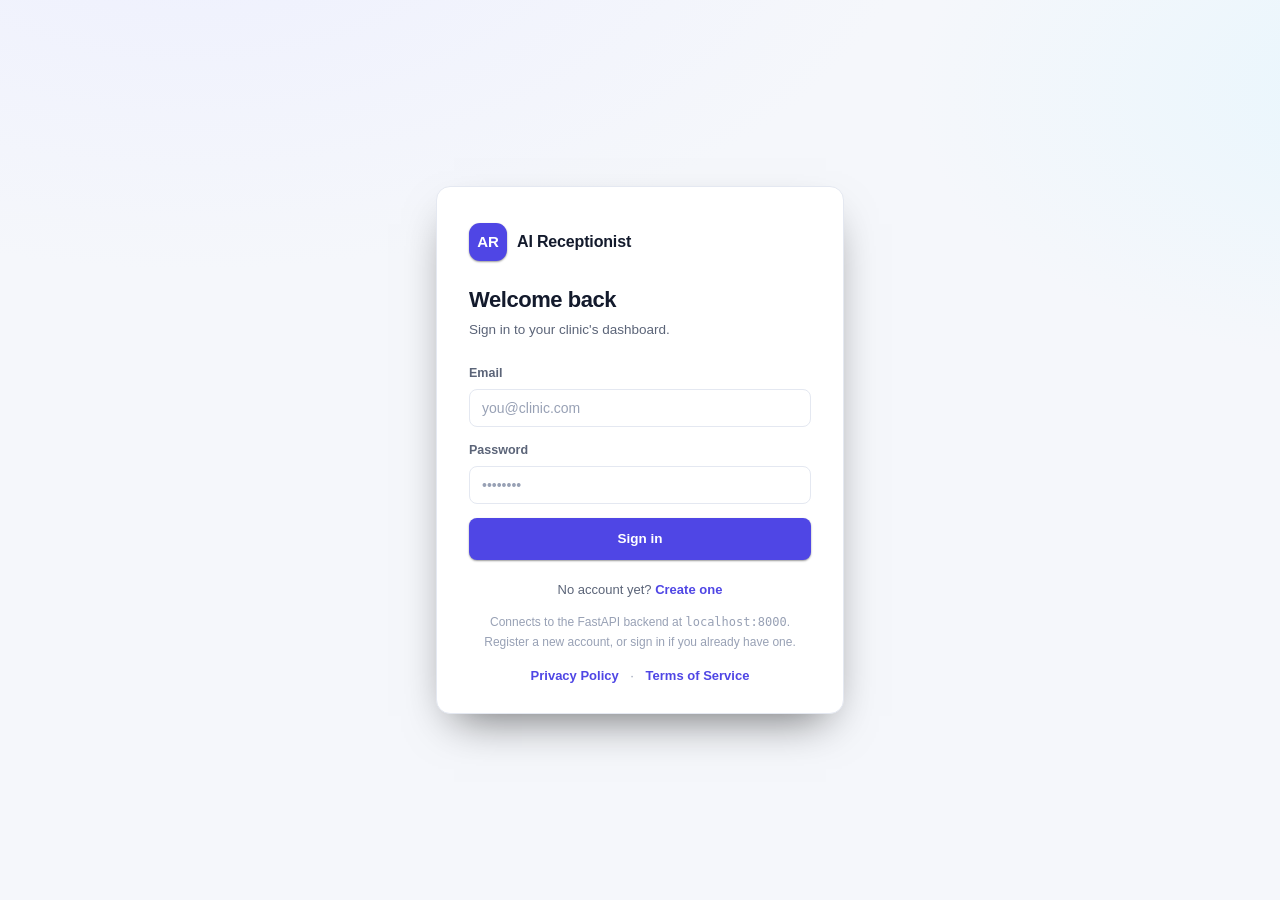
==== commit 2eef5b29: "Add dynamic business context onboarding and public legal pages Business Context (onboarding + settin" ====
--- a/frontend/index.html
+++ b/frontend/index.html
@@ -16,7 +16,7 @@
   its real backend but forgets to update this line will have every API
   call silently blocked by this CSP. See docs/deployment.md.
 -->
-<meta http-equiv="Content-Security-Policy" content="default-src 'self'; script-src 'self'; style-src 'self' 'unsafe-inline'; img-src 'self' data:; connect-src 'self' http://localhost:8000 http://127.0.0.1:8000; object-src 'none'; base-uri 'self'; form-action 'self';" />
+<meta http-equiv="Content-Security-Policy" content="default-src 'self'; script-src 'self'; style-src 'self' 'unsafe-inline'; img-src 'self' data:; connect-src 'self' https://ai-receptionist-production-4aa1.up.railway.app; object-src 'none'; base-uri 'self'; form-action 'self';" />
 <title>AI Receptionist — Dashboard</title>
 <link rel="stylesheet" href="css/reset.css" />
 <link rel="stylesheet" href="css/dashboard.css" />
@@ -78,6 +78,12 @@
     </div>
 
     <p class="auth-demo-hint">Connects to the FastAPI backend at <code>localhost:8000</code>.<br />Register a new account, or sign in if you already have one.</p>
+
+    <footer class="auth-footer" style="margin-top:14px;">
+      <a href="/privacy" style="color:var(--brand);font-weight:600;">Privacy Policy</a>
+      <span aria-hidden="true" style="color:var(--text-faint);margin:0 8px;">&middot;</span>
+      <a href="/terms" style="color:var(--brand);font-weight:600;">Terms of Service</a>
+    </footer>
   </div>
 </div>
 
